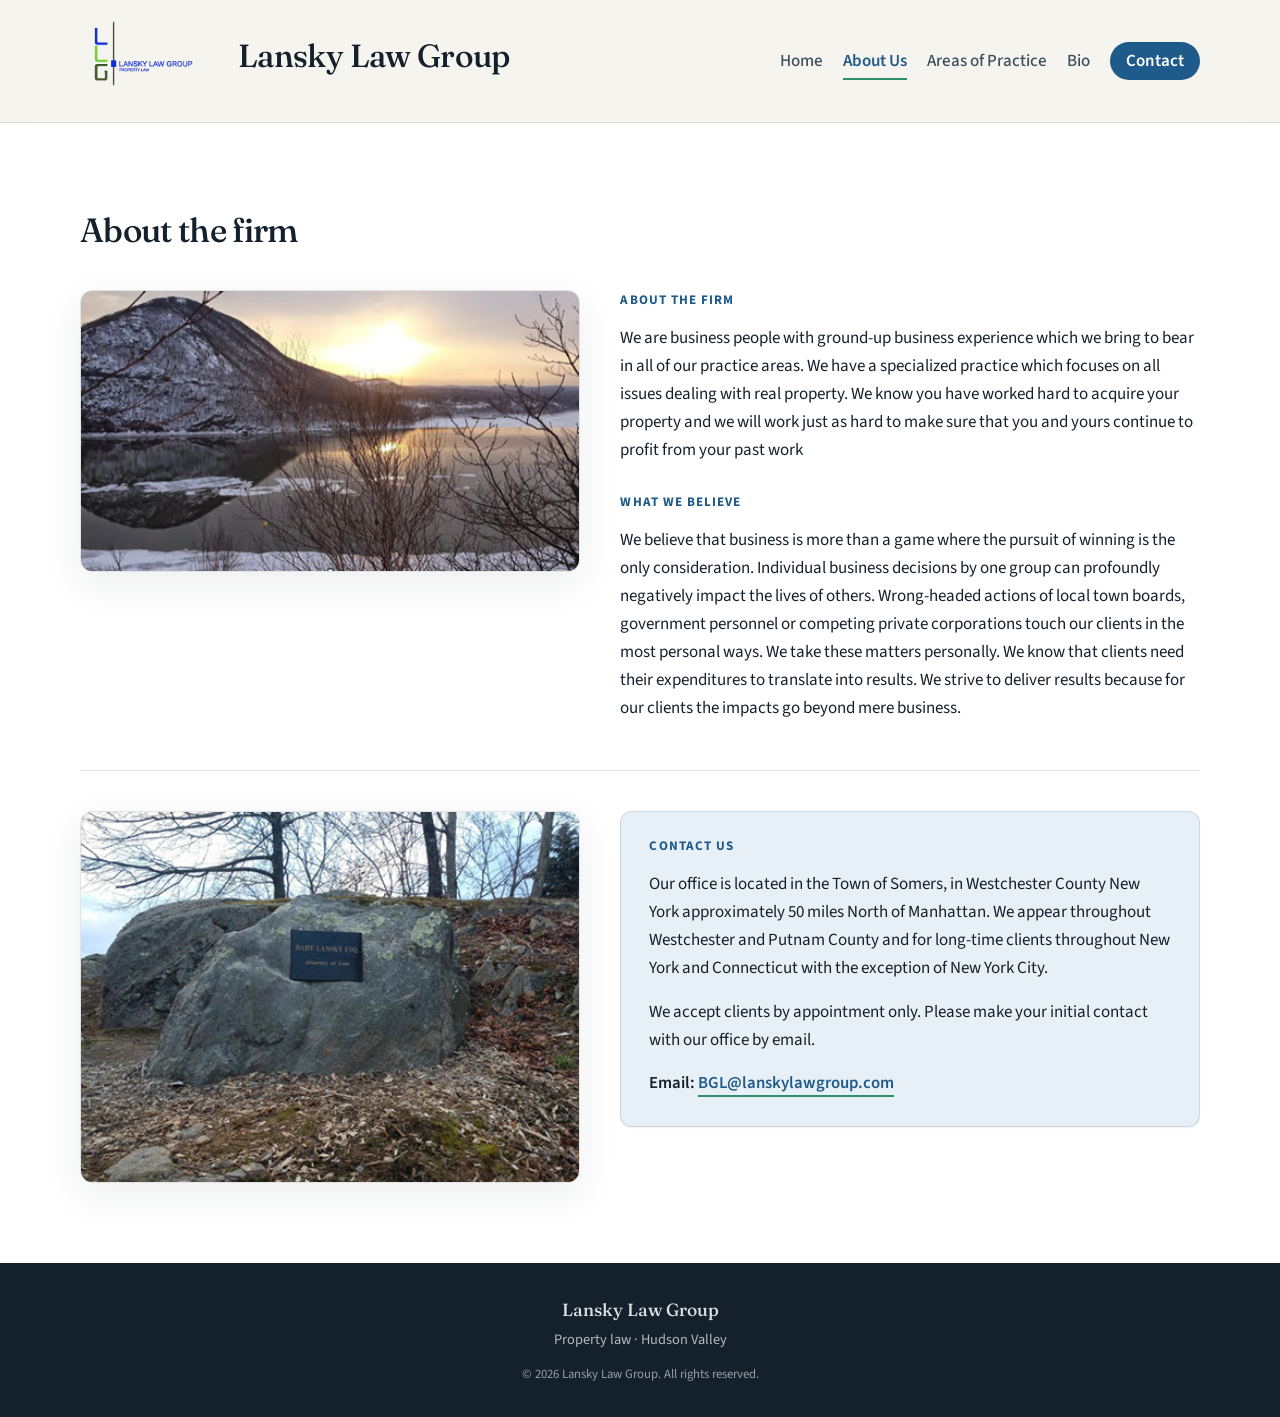
==== about.html @ 698f1027 "first" ====
<!DOCTYPE html>
<html lang="en">
<head>
  <meta charset="UTF-8" />
  <meta name="viewport" content="width=device-width, initial-scale=1" />
  <meta name="description" content="About Lansky Law Group — Hudson Valley property law, Westchester County." />
  <title>About Us | Lansky Law Group</title>
  <link rel="preconnect" href="https://fonts.googleapis.com" />
  <link rel="preconnect" href="https://fonts.gstatic.com" crossorigin />
  <link href="https://fonts.googleapis.com/css2?family=Fraunces:opsz,wght@9..144,400;9..144,500;9..144,600&family=Source+Sans+3:ital,wght@0,400;0,500;0,600;0,700;1,400&display=swap" rel="stylesheet" />
  <link rel="stylesheet" href="styles.css" />
</head>
<body>
  <a class="skip-link" href="#main">Skip to content</a>

  <header class="site-header" id="top">
    <div class="header-inner">
      <div class="header-brand-block">
        <a class="brand" href="index.html" aria-label="Lansky Law Group — Property Law, home">
          <img
            class="brand-logo"
            src="logo.png"
            width="280"
            height="72"
            alt=""
          />
          <span class="header-title">Lansky Law Group</span>
        </a>
      </div>

      <button type="button" class="nav-toggle" aria-expanded="false" aria-controls="site-nav" data-nav-toggle>
        <span class="nav-toggle-bars" aria-hidden="true"></span>
        <span class="visually-hidden">Menu</span>
      </button>

      <nav class="site-nav" id="site-nav" aria-label="Primary">
        <ul>
          <li><a href="index.html">Home</a></li>
          <li><a href="about.html" aria-current="page">About Us</a></li>
          <li><a href="practice.html">Areas of Practice</a></li>
          <li><a href="bio.html">Bio</a></li>
          <li><a href="contact.html" class="nav-cta">Contact</a></li>
        </ul>
      </nav>
    </div>
  </header>

  <main id="main">
    <section class="section section-alt" id="about" aria-labelledby="about-heading">
      <div class="container">
        <h1 id="about-heading" class="section-title">About the firm</h1>

        <div class="about-split">
          <figure class="about-split__figure">
            <img
              src="about%20the%20firm.jpg"
              alt="About the firm"
              width="640"
              height="480"
              loading="lazy"
              decoding="async"
            />
          </figure>
          <div class="about-split__content prose">
            <h2 class="about-block-heading">About the firm</h2>
            <p>
              We are business people with ground-up business experience which we bring to bear in all of our practice areas.  We have a specialized practice which focuses on all issues dealing with real property.  We know you have worked hard to acquire your property and we will work just as hard to make sure that you and yours continue to profit from your past work
            </p>
            <h2 class="about-block-heading">What we believe</h2>
            <p>
              We believe that business is more than a game where the pursuit of winning is the only consideration.  Individual business decisions by one group can profoundly negatively impact the lives of others.  Wrong-headed actions of local town boards, government personnel or competing private corporations touch our clients in the most personal ways.  We take these matters personally.  We know that clients need their expenditures to translate into results.  We strive to deliver results because for our clients the impacts go beyond mere business.
            </p>
          </div>
        </div>

        <div class="about-split">
          <figure class="about-split__figure">
            <img
              src="contact%20image.jpg"
              alt="Contact us"
              width="640"
              height="480"
              loading="lazy"
              decoding="async"
            />
          </figure>
          <div class="about-contact-panel prose">
            <h2 class="about-block-heading">Contact us</h2>
            <p>
              Our office is located in the Town of Somers, in Westchester County New York approximately 50 miles North of Manhattan. We appear throughout Westchester and Putnam County and for long-time clients throughout  New York and Connecticut with the exception of New York City.
            </p>
            <p>
              We accept clients by appointment only. Please make your initial contact with our office by email.
            </p>
            <p class="about-contact-email">
              Email: <a href="mailto:BGL@lanskylawgroup.com">BGL@lanskylawgroup.com</a>
            </p>
          </div>
        </div>
      </div>
    </section>
  </main>

  <footer class="site-footer">
    <div class="container footer-inner">
      <p class="footer-brand">Lansky Law Group</p>
      <p class="footer-note">Property law · Hudson Valley</p>
      <p class="footer-copyright">© 2026 Lansky Law Group. All rights reserved.</p>
    </div>
  </footer>

  <script src="main.js"></script>
</body>
</html>
---- styles.css ----
/* Lansky Law Group — site styles */

:root {
  --color-ink: #14212c;
  --color-ink-muted: #3d4f5c;
  --color-blue: #1e5a8a;
  --color-blue-soft: #e8f0f7;
  --color-green: #2d8f6f;
  --color-green-dark: #1f4d3f;
  --color-cream: #f6f4ef;
  --color-white: #fff;
  --color-border: rgba(20, 33, 44, 0.12);
  --font-serif: "Fraunces", Georgia, "Times New Roman", serif;
  --font-sans: "Source Sans 3", system-ui, -apple-system, sans-serif;
  --shadow-sm: 0 1px 2px rgba(20, 33, 44, 0.06);
  --shadow-md: 0 12px 40px rgba(20, 33, 44, 0.08);
  --radius: 12px;
  --header-h: 96px;
}

*,
*::before,
*::after {
  box-sizing: border-box;
}

html {
  scroll-behavior: smooth;
}

@media (prefers-reduced-motion: reduce) {
  html {
    scroll-behavior: auto;
  }
}

body {
  margin: 0;
  font-family: var(--font-sans);
  font-size: 1.0625rem;
  line-height: 1.65;
  color: var(--color-ink);
  background: var(--color-cream);
}

img {
  max-width: 100%;
  height: auto;
  display: block;
}

.visually-hidden {
  position: absolute;
  width: 1px;
  height: 1px;
  padding: 0;
  margin: -1px;
  overflow: hidden;
  clip: rect(0, 0, 0, 0);
  white-space: nowrap;
  border: 0;
}

.skip-link {
  position: absolute;
  left: -9999px;
  top: 0;
  z-index: 999;
  padding: 0.75rem 1rem;
  background: var(--color-ink);
  color: var(--color-white);
  text-decoration: none;
  font-weight: 600;
}

.skip-link:focus {
  left: 1rem;
  top: 1rem;
}

.container {
  width: min(100% - 2rem, 1120px);
  margin-inline: auto;
}

.container.narrow {
  width: min(100% - 2rem, 720px);
}

/* Header */
.site-header {
  position: sticky;
  top: 0;
  z-index: 100;
  background: rgba(246, 244, 239, 0.92);
  backdrop-filter: blur(12px);
  border-bottom: 1px solid var(--color-border);
}

.header-inner {
  width: min(100% - 1.5rem, 1120px);
  margin-inline: auto;
  min-height: var(--header-h);
  padding-block: 0.65rem;
  display: flex;
  align-items: center;
  justify-content: space-between;
  gap: 0.75rem 1.25rem;
  flex-wrap: wrap;
}

.header-brand-block {
  flex: 1 1 auto;
  min-width: 0;
}

.brand {
  display: inline-flex;
  align-items: center;
  flex-wrap: wrap;
  gap: 0.85rem 1.25rem;
  text-decoration: none;
  color: inherit;
  flex: 1 1 auto;
  min-width: 0;
}

.brand-logo {
  display: block;
  height: clamp(56px, 12vw, 92px);
  width: auto;
  max-width: min(340px, 42vw);
  object-fit: contain;
  object-position: left center;
  flex-shrink: 0;
}

.header-title {
  margin: 0;
  font-family: var(--font-serif);
  font-weight: 500;
  font-size: clamp(1.2rem, 2.8vw, 2rem);
  color: var(--color-ink);
  letter-spacing: -0.02em;
  line-height: 1.12;
  text-wrap: balance;
  min-width: 0;
}

@media (max-width: 520px) {
  .header-title {
    flex: 1 1 100%;
    font-size: clamp(1.15rem, 5vw, 1.45rem);
  }

  .brand-logo {
    height: clamp(48px, 14vw, 72px);
    max-width: min(300px, 70vw);
  }
}

/* Mobile portrait: wordmark hidden; logo is the primary mark and reads larger */
@media (max-width: 820px) and (orientation: portrait) {
  .header-title {
    display: none;
  }

  .brand {
    flex-wrap: nowrap;
    gap: 0;
  }

  .brand-logo {
    height: clamp(64px, 24vw, 104px);
    max-width: min(400px, calc(100vw - 5.75rem));
  }
}

/* Nav */
.nav-toggle {
  display: none;
  align-items: center;
  justify-content: center;
  width: 44px;
  height: 44px;
  padding: 0;
  border: 1px solid var(--color-border);
  border-radius: 10px;
  background: var(--color-white);
  cursor: pointer;
}

.nav-toggle-bars {
  width: 20px;
  height: 14px;
  border-top: 2px solid var(--color-ink);
  border-bottom: 2px solid var(--color-ink);
  position: relative;
}

.nav-toggle-bars::after {
  content: "";
  position: absolute;
  left: 0;
  right: 0;
  top: 50%;
  transform: translateY(-50%);
  height: 2px;
  background: var(--color-ink);
}

.site-nav {
  flex-shrink: 0;
}

.site-nav ul {
  list-style: none;
  margin: 0;
  padding: 0;
  display: flex;
  flex-wrap: wrap;
  gap: 0.25rem 1.25rem;
  align-items: center;
  justify-content: flex-end;
}

.site-nav a {
  color: var(--color-ink-muted);
  text-decoration: none;
  font-weight: 500;
  font-size: 1.0625rem;
  padding: 0.35rem 0;
  border-bottom: 2px solid transparent;
  transition: color 0.15s ease, border-color 0.15s ease;
}

.site-nav a:hover,
.site-nav a:focus-visible {
  color: var(--color-blue);
  border-bottom-color: var(--color-green);
}

.site-nav .nav-cta {
  background: var(--color-blue);
  color: var(--color-white) !important;
  padding: 0.45rem 1rem;
  border-radius: 999px;
  border-bottom: none !important;
  font-weight: 600;
}

.site-nav .nav-cta:hover,
.site-nav .nav-cta:focus-visible {
  background: var(--color-green-dark);
}

.site-nav a[aria-current="page"] {
  color: var(--color-blue);
  font-weight: 600;
  border-bottom-color: var(--color-green);
}

.site-nav .nav-cta[aria-current="page"] {
  border-bottom: none;
}

@media (max-width: 820px) {
  .site-header {
    position: relative;
  }

  .header-inner {
    min-height: 0;
    flex-wrap: nowrap;
  }

  .header-brand-block {
    flex: 1 1 0;
    min-width: 0;
  }

  .nav-toggle {
    display: flex;
    flex-shrink: 0;
  }

  .site-nav {
    position: absolute;
    left: 0;
    right: 0;
    top: 100%;
    background: rgba(246, 244, 239, 0.98);
    border-bottom: 1px solid var(--color-border);
    max-height: 0;
    overflow: hidden;
    transition: max-height 0.35s ease;
  }

  body.nav-open .site-nav {
    max-height: min(80vh, 400px);
  }

  .site-nav ul {
    flex-direction: column;
    align-items: stretch;
    padding: 0.75rem 1rem 1.25rem;
    gap: 0;
  }

  .site-nav a {
    display: block;
    padding: 0.65rem 0;
  }
}

/* Home — carousel + blurb */
.home {
  padding-top: 0.5rem;
  padding-bottom: clamp(2.5rem, 6vw, 4rem);
}

.home-blurb {
  margin-top: 2rem;
  padding-top: 2rem;
  border-top: 1px solid var(--color-border);
}

/* Carousel */
.carousel {
  width: 100%;
}

.carousel__viewport {
  overflow: hidden;
  width: 100%;
  background: var(--color-ink);
}

.carousel__track {
  display: flex;
  flex-direction: row;
  align-items: stretch;
  width: 500%;
  transition: transform 0.5s ease;
  will-change: transform;
}

.carousel__slide {
  flex: 0 0 20%;
  width: 20%;
  min-height: 0;
}

.carousel__figure {
  margin: 0;
  display: flex;
  flex-direction: column;
}

.carousel__img-wrap {
  position: relative;
  width: 100%;
  aspect-ratio: 16 / 9;
  max-height: min(70vh, 640px);
  background: #1a2830;
}

.carousel__img-wrap img {
  display: block;
  width: 100%;
  height: 100%;
  object-fit: cover;
  object-position: center;
}

.carousel__caption {
  margin: 0;
  padding: 1rem 1.25rem 1.25rem;
  font-size: 0.95rem;
  line-height: 1.55;
  color: var(--color-ink);
  background: var(--color-cream);
  border-top: 1px solid var(--color-border);
  text-align: center;
  max-width: 900px;
  margin-inline: auto;
  width: 100%;
}

@media (min-width: 900px) {
  .carousel__caption {
    padding: 1.15rem 1.5rem 1.5rem;
    font-size: 1rem;
  }
}

.carousel__toolbar {
  display: flex;
  align-items: center;
  justify-content: center;
  gap: 1rem;
  padding: 1rem 1rem 0;
  flex-wrap: wrap;
}

.carousel__btn {
  display: inline-flex;
  align-items: center;
  justify-content: center;
  width: 44px;
  height: 44px;
  padding: 0;
  border: 1px solid var(--color-border);
  border-radius: 10px;
  background: var(--color-white);
  color: var(--color-ink);
  font-size: 1.5rem;
  line-height: 1;
  cursor: pointer;
  transition: background 0.15s ease, border-color 0.15s ease, color 0.15s ease;
}

.carousel__btn:hover {
  background: var(--color-blue-soft);
  border-color: var(--color-blue);
  color: var(--color-blue);
}

.carousel__btn:focus-visible {
  outline: 2px solid var(--color-blue);
  outline-offset: 2px;
}

.carousel__dots {
  display: flex;
  flex-wrap: wrap;
  align-items: center;
  justify-content: center;
  gap: 0.45rem;
}

.carousel__dots button {
  width: 10px;
  height: 10px;
  padding: 0;
  border: none;
  border-radius: 50%;
  background: var(--color-border);
  background-color: rgba(20, 33, 44, 0.2);
  cursor: pointer;
  transition: transform 0.15s ease, background-color 0.15s ease;
}

.carousel__dots button:hover {
  background-color: rgba(30, 90, 138, 0.45);
}

.carousel__dots button[aria-current="true"] {
  background-color: var(--color-blue);
  transform: scale(1.15);
}

.carousel__dots button:focus-visible {
  outline: 2px solid var(--color-blue);
  outline-offset: 2px;
}

@media (prefers-reduced-motion: reduce) {
  .carousel__track {
    transition: none;
  }
}

/* Sections */
.section {
  padding: clamp(3rem, 8vw, 5rem) 0;
}

.section-alt {
  background: var(--color-white);
  box-shadow: var(--shadow-sm);
}

.section-title {
  margin: 0 0 1.75rem;
  font-family: var(--font-serif);
  font-weight: 500;
  font-size: clamp(1.65rem, 3vw, 2.1rem);
  color: var(--color-ink);
  letter-spacing: -0.02em;
}

.subsection-title {
  margin: 0 0 0.75rem;
  font-family: var(--font-serif);
  font-weight: 500;
  font-size: 1.25rem;
  color: var(--color-blue);
}

.prose p {
  margin: 0 0 1rem;
}

.prose p:last-child {
  margin-bottom: 0;
}

.prose.lead {
  font-size: 1.125rem;
  color: var(--color-ink-muted);
}

.grid-two {
  display: grid;
  gap: 2rem 3rem;
}

@media (min-width: 768px) {
  .grid-two {
    grid-template-columns: 1fr 1fr;
  }
}

.callout {
  margin-top: 2.5rem;
  padding: 1.75rem 1.75rem 2rem;
  background: var(--color-blue-soft);
  border-radius: var(--radius);
  border: 1px solid var(--color-border);
}

.callout-email {
  margin-bottom: 0 !important;
  font-size: 1.15rem;
  font-weight: 600;
}

.callout a,
.contact-email a {
  color: var(--color-blue);
  text-decoration: none;
  border-bottom: 2px solid var(--color-green);
}

.callout a:hover,
.contact-email a:hover {
  color: var(--color-green-dark);
}

/* About the firm — image + text blocks */
.about-split {
  display: grid;
  gap: 1.75rem 2.5rem;
  align-items: start;
  margin-top: 2rem;
}

.about-split + .about-split {
  margin-top: 3rem;
  padding-top: 2.5rem;
  border-top: 1px solid var(--color-border);
}

@media (min-width: 768px) {
  .about-split {
    grid-template-columns: minmax(240px, 0.95fr) 1.1fr;
  }
}

.about-split__figure {
  margin: 0;
}

.about-split__figure img {
  display: block;
  width: 100%;
  height: auto;
  border-radius: var(--radius);
  box-shadow: var(--shadow-md);
  border: 1px solid var(--color-border);
}

.about-split__content {
  min-width: 0;
}

.about-block-heading {
  margin: 0 0 0.75rem;
  font-family: var(--font-sans);
  font-size: 0.82rem;
  font-weight: 700;
  letter-spacing: 0.08em;
  text-transform: uppercase;
  color: var(--color-blue);
}

.about-split__content .about-block-heading:not(:first-child) {
  margin-top: 1.75rem;
}

.about-contact-panel {
  background: var(--color-blue-soft);
  border: 1px solid var(--color-border);
  border-radius: var(--radius);
  padding: 1.5rem 1.75rem 1.75rem;
  min-width: 0;
  box-shadow: var(--shadow-sm);
}

.about-contact-email {
  margin-bottom: 0 !important;
  font-weight: 600;
  font-size: 1.05rem;
}

.about-contact-panel a {
  color: var(--color-blue);
  text-decoration: none;
  border-bottom: 2px solid var(--color-green);
}

.about-contact-panel a:hover {
  color: var(--color-green-dark);
}

/* Practice */
.practice-block {
  padding: 2rem 0;
  border-bottom: 1px solid var(--color-border);
}

.practice-block:first-of-type {
  padding-top: 0.5rem;
}

.practice-block:last-child {
  border-bottom: none;
  padding-bottom: 0;
}

.practice-split {
  display: grid;
  gap: 1.5rem 2.25rem;
  align-items: start;
}

@media (min-width: 768px) {
  .practice-split {
    grid-template-columns: minmax(220px, 1fr) 1.15fr;
  }

  .practice-split--reverse .practice-split__figure {
    order: 2;
  }

  .practice-split--reverse .practice-split__body {
    order: 1;
  }
}

.practice-split__figure {
  margin: 0;
}

.practice-split__figure img {
  display: block;
  width: 100%;
  height: auto;
  border-radius: var(--radius);
  box-shadow: var(--shadow-md);
  border: 1px solid var(--color-border);
}

.practice-split__body {
  min-width: 0;
}

.practice-title {
  margin: 0 0 1rem;
  font-family: var(--font-sans);
  font-size: 0.82rem;
  font-weight: 700;
  letter-spacing: 0.08em;
  text-transform: uppercase;
  color: var(--color-blue);
}

.bullet-list {
  margin: 1.25rem 0 0;
  padding: 0;
  list-style: none;
  display: grid;
  gap: 0.5rem 1.5rem;
}

.bullet-list li {
  position: relative;
  padding-left: 1.25rem;
  color: var(--color-ink-muted);
  font-size: 1rem;
}

.bullet-list li::before {
  content: "";
  position: absolute;
  left: 0;
  top: 0.55em;
  width: 6px;
  height: 6px;
  border-radius: 50%;
  background: var(--color-green);
}

@media (min-width: 640px) {
  .bullet-list.cols-2 {
    grid-template-columns: 1fr 1fr;
  }
}

/* Bio */
.bio-layout {
  display: grid;
  gap: 2.5rem;
}

@media (min-width: 900px) {
  .bio-layout {
    grid-template-columns: 1fr min(34%, 360px);
    align-items: start;
  }
}

.bio-intro-row {
  display: grid;
  gap: 1.5rem 2rem;
  align-items: start;
}

.bio-photo {
  margin: 0;
  justify-self: center;
}

.bio-photo img {
  display: block;
  width: min(220px, 100%);
  height: auto;
  border-radius: var(--radius);
  box-shadow: var(--shadow-md);
  border: 1px solid var(--color-border);
}

/* Narrow single-column bio: center heading with centered photo */
@media (max-width: 639px) {
  #bio-heading.section-title {
    text-align: center;
  }

  .bio-photo img {
    width: min(260px, 100%);
    margin-inline: auto;
  }
}

.bio-prose {
  min-width: 0;
}

@media (min-width: 640px) {
  .bio-intro-row {
    grid-template-columns: auto 1fr;
  }
}

@media (min-width: 640px) and (max-width: 899px) and (orientation: portrait) {
  .bio-photo {
    justify-self: start;
  }
}

/* Desktop & horizontal: text wraps around the photo */
@media (min-width: 900px), (min-width: 640px) and (orientation: landscape) {
  .bio-intro-row {
    display: block;
  }

  .bio-photo {
    float: left;
    margin: 0 1.35rem 0.85rem 0;
    width: 220px;
    max-width: min(220px, 42vw);
    justify-self: unset;
  }

  .bio-photo img {
    width: 100%;
    max-width: 220px;
  }

  .bio-intro-row::after {
    content: "";
    display: table;
    clear: both;
  }
}

.credentials-card-email {
  padding: 1rem 1.35rem;
}

.bio-aside-email {
  margin: 0;
  font-size: 1rem;
  font-weight: 600;
}

.bio-aside-email a {
  color: var(--color-blue);
  text-decoration: none;
  border-bottom: 2px solid var(--color-green);
}

.bio-aside-email a:hover {
  color: var(--color-green-dark);
}

.bio-aside {
  display: flex;
  flex-direction: column;
  gap: 1rem;
}

.credentials-card {
  background: var(--color-cream);
  padding: 1.25rem 1.35rem;
  border-radius: var(--radius);
  border: 1px solid var(--color-border);
  box-shadow: var(--shadow-sm);
}

.credentials-card .subsection-title {
  font-size: 1.05rem;
  margin-bottom: 0.6rem;
}

.credentials-card .subsection-title.credentials-label {
  font-size: 0.82rem;
  font-weight: 700;
  letter-spacing: 0.06em;
  text-transform: uppercase;
  color: var(--color-blue);
}

.plain-list {
  margin: 0;
  padding-left: 1.15rem;
  color: var(--color-ink-muted);
  font-size: 0.98rem;
}

.plain-list li {
  margin-bottom: 0.4rem;
}

.plain-list li:last-child {
  margin-bottom: 0;
}

/* Contact band */
.contact-section {
  background: linear-gradient(135deg, var(--color-blue) 0%, var(--color-green-dark) 100%);
  color: var(--color-white);
}

.contact-section .section-title {
  color: var(--color-white);
}

.contact-section .prose {
  opacity: 0.96;
}

.contact-section a {
  color: var(--color-white);
  border-bottom-color: rgba(255, 255, 255, 0.6);
}

.contact-section a:hover {
  border-bottom-color: var(--color-white);
}

.contact-email {
  font-size: 1.35rem;
  font-weight: 700;
  margin: 0.5rem 0 1.5rem !important;
}

/* Footer */
.site-footer {
  padding: 2rem 0;
  background: var(--color-ink);
  color: rgba(255, 255, 255, 0.85);
}

.footer-inner {
  text-align: center;
}

.footer-brand {
  margin: 0 0 0.25rem;
  font-family: var(--font-serif);
  font-weight: 500;
  font-size: 1.1rem;
}

.footer-note {
  margin: 0;
  font-size: 0.9rem;
  opacity: 0.8;
}

.footer-copyright {
  margin: 0.75rem 0 0;
  font-size: 0.8rem;
  opacity: 0.65;
}
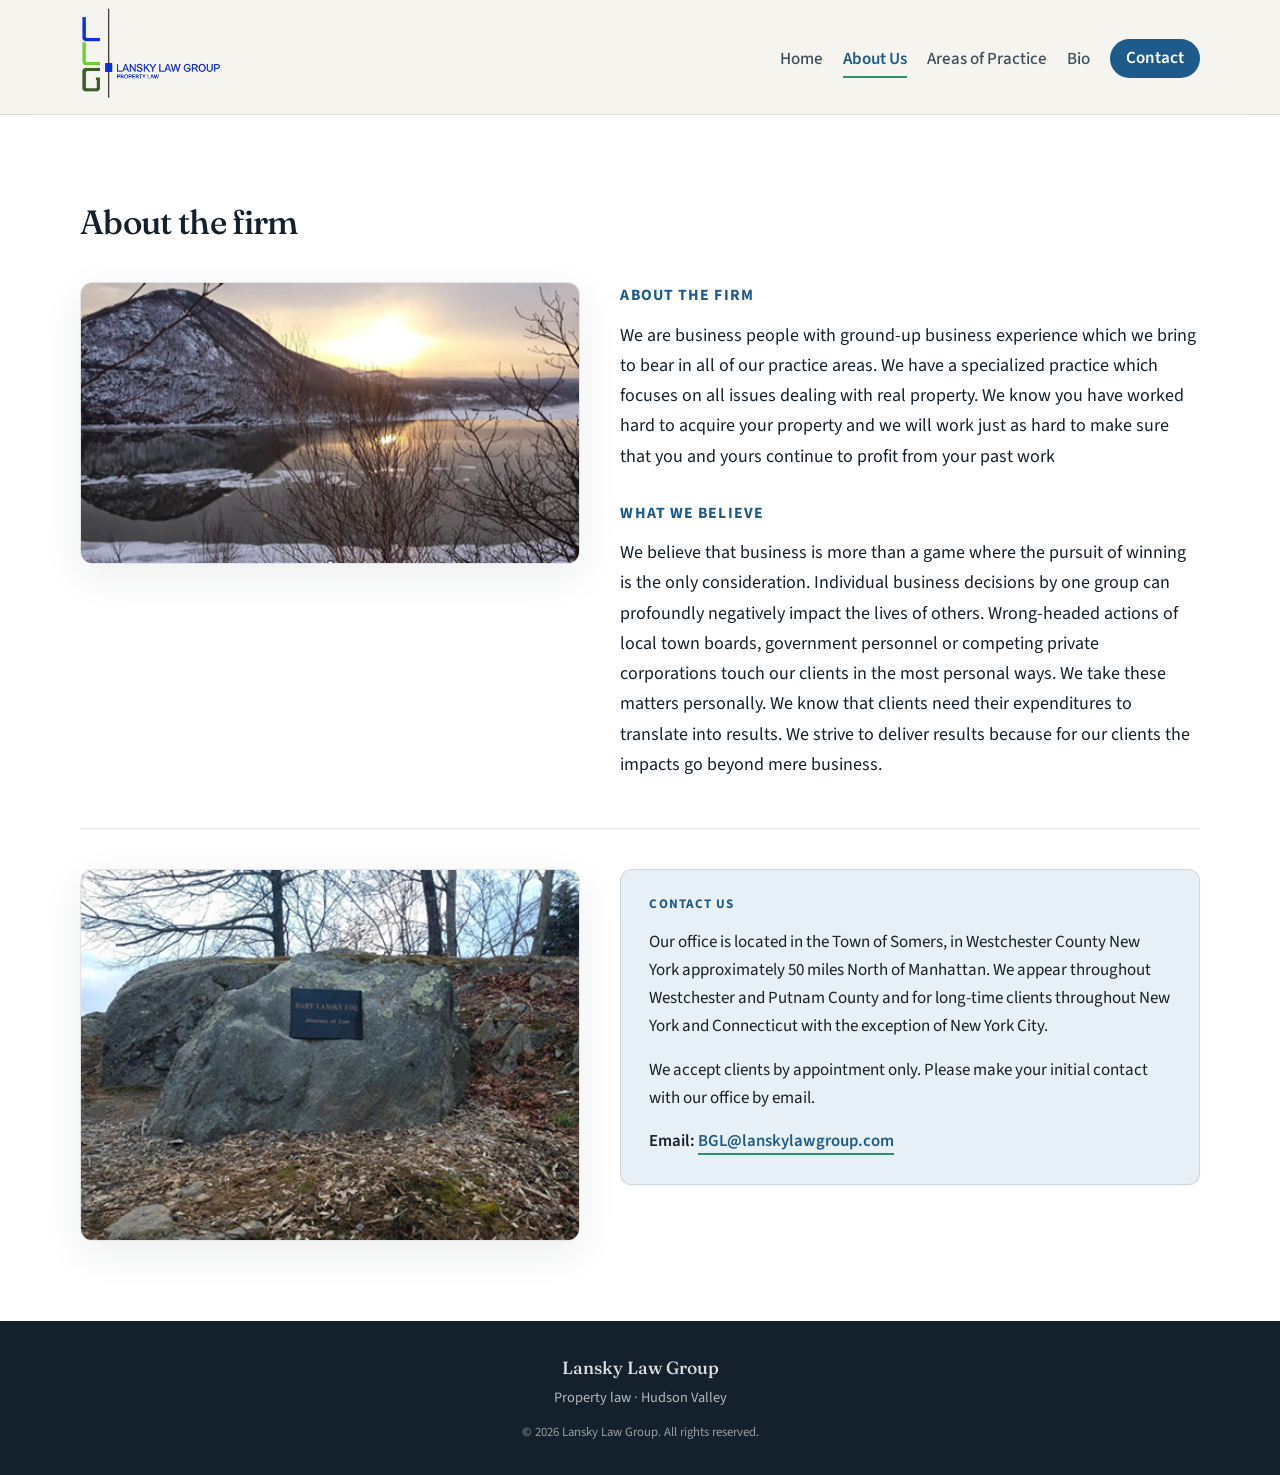
==== commit cdf6f26b: "remove name" ====
--- a/about.html
+++ b/about.html
@@ -24,7 +24,6 @@
             height="72"
             alt=""
           />
-          <span class="header-title">Lansky Law Group</span>
         </a>
       </div>
 
--- a/styles.css
+++ b/styles.css
@@ -15,7 +15,7 @@
   --shadow-sm: 0 1px 2px rgba(20, 33, 44, 0.06);
   --shadow-md: 0 12px 40px rgba(20, 33, 44, 0.08);
   --radius: 12px;
-  --header-h: 96px;
+  --header-h: 80px;
 }
 
 *,
@@ -101,7 +101,8 @@
   width: min(100% - 1.5rem, 1120px);
   margin-inline: auto;
   min-height: var(--header-h);
-  padding-block: 0.65rem;
+  padding-top: 0.5rem;
+  padding-bottom: 0.3rem;
   display: flex;
   align-items: center;
   justify-content: space-between;
@@ -135,44 +136,31 @@
   flex-shrink: 0;
 }
 
-.header-title {
-  margin: 0;
-  font-family: var(--font-serif);
-  font-weight: 500;
-  font-size: clamp(1.2rem, 2.8vw, 2rem);
-  color: var(--color-ink);
-  letter-spacing: -0.02em;
-  line-height: 1.12;
-  text-wrap: balance;
-  min-width: 0;
-}
-
 @media (max-width: 520px) {
-  .header-title {
-    flex: 1 1 100%;
-    font-size: clamp(1.15rem, 5vw, 1.45rem);
-  }
-
   .brand-logo {
     height: clamp(48px, 14vw, 72px);
     max-width: min(300px, 70vw);
   }
 }
 
-/* Mobile portrait: wordmark hidden; logo is the primary mark and reads larger */
+/* Mobile portrait: logo is the primary mark */
 @media (max-width: 820px) and (orientation: portrait) {
-  .header-title {
-    display: none;
-  }
-
   .brand {
     flex-wrap: nowrap;
     gap: 0;
+    align-items: center;
+    /* Fill row so % max-width on the img can use full space minus toggle */
+    width: 100%;
+    min-width: 0;
   }
 
   .brand-logo {
-    height: clamp(64px, 24vw, 104px);
-    max-width: min(400px, calc(100vw - 5.75rem));
+    max-width: min(100%, calc(100vw - 3.25rem));
+    width: auto;
+    height: auto;
+    max-height: min(88px, max(46px, 23vw));
+    object-fit: contain;
+    object-position: left center;
   }
 }
 
@@ -272,6 +260,8 @@
   .header-inner {
     min-height: 0;
     flex-wrap: nowrap;
+    padding-top: 0.35rem;
+    padding-bottom: 0.18rem;
   }
 
   .header-brand-block {
@@ -310,6 +300,41 @@
   .site-nav a {
     display: block;
     padding: 0.65rem 0;
+  }
+
+  .site-nav a[aria-current="page"] {
+    color: var(--color-blue);
+    font-weight: 600;
+    border-bottom-color: transparent;
+  }
+
+  .site-nav a[aria-current="page"]:hover,
+  .site-nav a[aria-current="page"]:focus-visible {
+    color: var(--color-blue);
+    border-bottom-color: transparent;
+  }
+
+  .site-nav .nav-cta[aria-current="page"] {
+    background: transparent;
+    color: var(--color-blue) !important;
+    padding: 0.65rem 0;
+    border-radius: 0;
+    border-bottom: 2px solid transparent;
+  }
+
+  .site-nav .nav-cta[aria-current="page"]:hover,
+  .site-nav .nav-cta[aria-current="page"]:focus-visible {
+    background: transparent;
+    color: var(--color-green-dark) !important;
+    border-bottom-color: transparent;
+  }
+}
+
+@media (max-width: 820px) and (orientation: portrait) {
+  .header-inner {
+    padding-top: 0.28rem;
+    padding-bottom: 0.12rem;
+    gap: 0.35rem;
   }
 }
 
@@ -595,6 +620,16 @@
   color: var(--color-blue);
 }
 
+.about-split__content .about-block-heading {
+  font-size: 0.98rem;
+  letter-spacing: 0.07em;
+}
+
+.about-split__content.prose {
+  font-size: 1.125rem;
+  line-height: 1.68;
+}
+
 .about-split__content .about-block-heading:not(:first-child) {
   margin-top: 1.75rem;
 }
@@ -712,6 +747,45 @@
   background: var(--color-green);
 }
 
+@media (max-width: 768px) {
+  .practice-title,
+  .about-block-heading {
+    font-size: clamp(1.06rem, 4.4vw, 1.28rem);
+    letter-spacing: 0.055em;
+    line-height: 1.35;
+  }
+
+  .about-split__content .about-block-heading {
+    font-size: clamp(1.1rem, 4.6vw, 1.32rem);
+  }
+
+  .practice-split__body .prose,
+  .about-split__content.prose,
+  .bio-prose,
+  .contact-section .prose {
+    font-size: 1.125rem;
+    line-height: 1.72;
+  }
+
+  .practice-split__body .bullet-list li {
+    font-size: 1.0625rem;
+    line-height: 1.58;
+  }
+
+  .section-title {
+    font-size: clamp(1.85rem, 6.8vw, 2.2rem);
+  }
+
+  .credentials-card .credentials-label {
+    font-size: clamp(0.96rem, 3.5vw, 1.06rem);
+  }
+
+  .credentials-card .plain-list {
+    font-size: 1.05rem;
+    line-height: 1.62;
+  }
+}
+
 @media (min-width: 640px) {
   .bullet-list.cols-2 {
     grid-template-columns: 1fr 1fr;
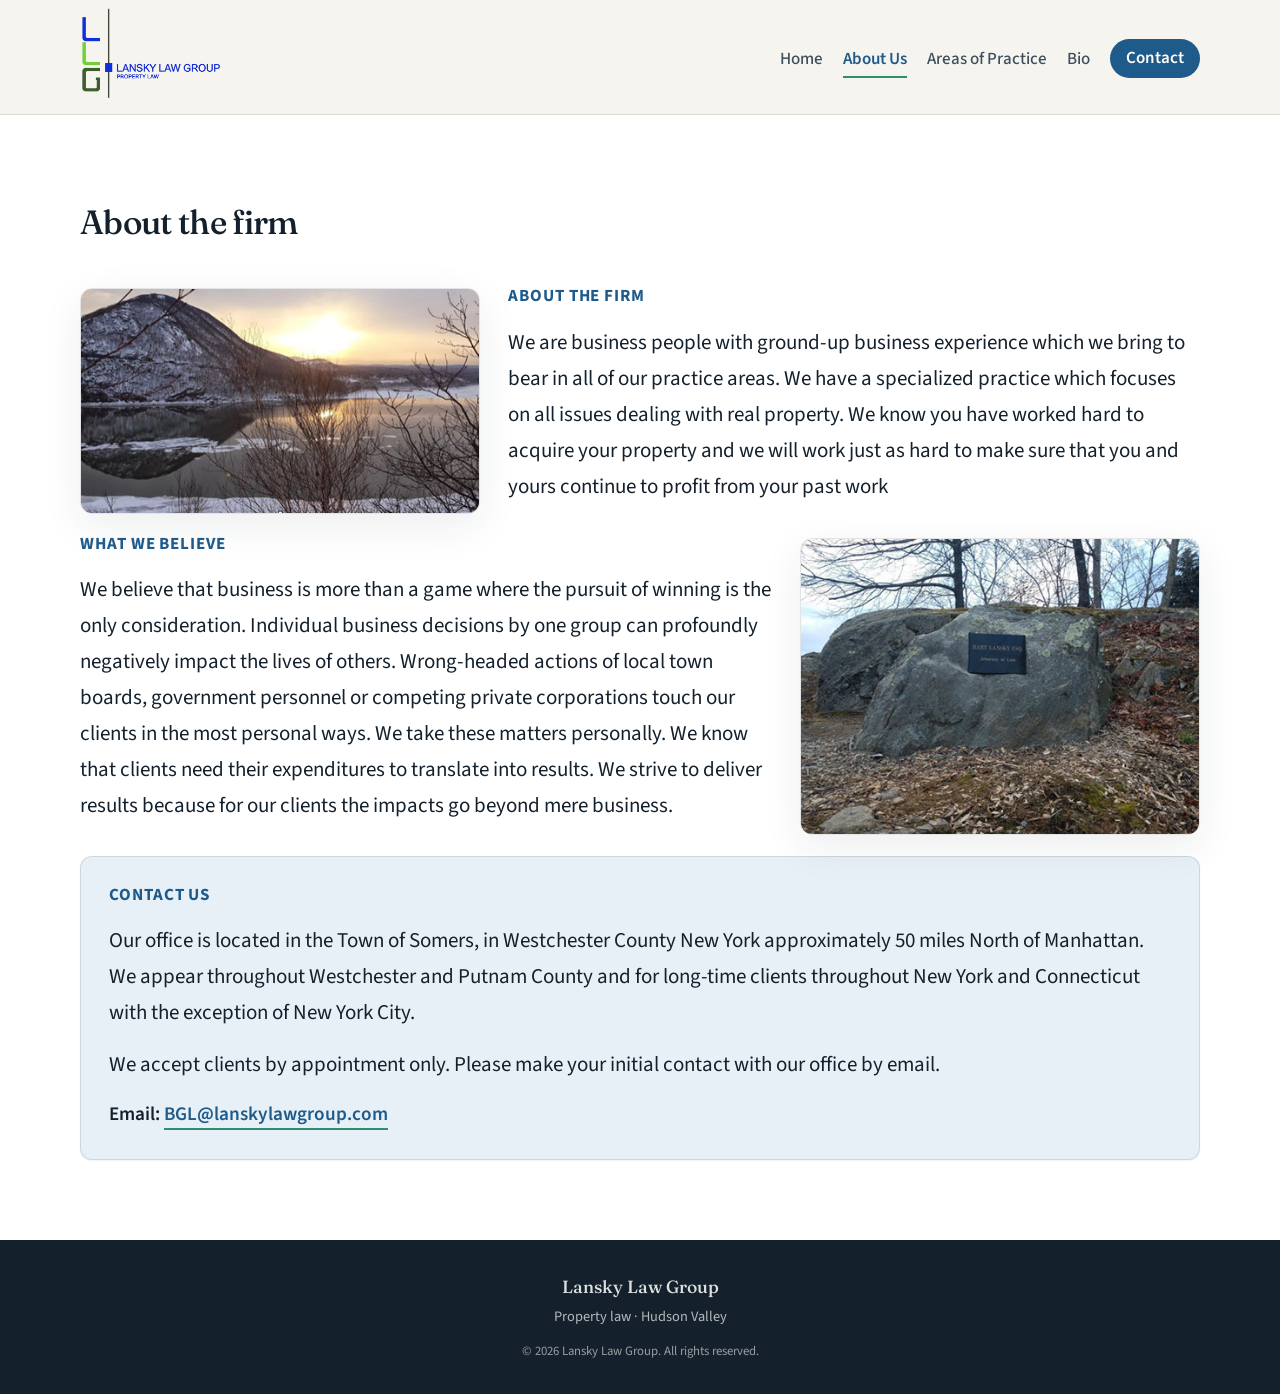
==== commit 148b6ee5: "udpating areas" ====
--- a/about.html
+++ b/about.html
@@ -49,8 +49,8 @@
       <div class="container">
         <h1 id="about-heading" class="section-title">About the firm</h1>
 
-        <div class="about-split">
-          <figure class="about-split__figure">
+        <div class="about-split about-split--dual-float">
+          <figure class="about-split__figure about-split__figure--float-start">
             <img
               src="about%20the%20firm.jpg"
               alt="About the firm"
@@ -60,20 +60,13 @@
               decoding="async"
             />
           </figure>
-          <div class="about-split__content prose">
+          <div class="about-split__chunk prose">
             <h2 class="about-block-heading">About the firm</h2>
             <p>
               We are business people with ground-up business experience which we bring to bear in all of our practice areas.  We have a specialized practice which focuses on all issues dealing with real property.  We know you have worked hard to acquire your property and we will work just as hard to make sure that you and yours continue to profit from your past work
             </p>
-            <h2 class="about-block-heading">What we believe</h2>
-            <p>
-              We believe that business is more than a game where the pursuit of winning is the only consideration.  Individual business decisions by one group can profoundly negatively impact the lives of others.  Wrong-headed actions of local town boards, government personnel or competing private corporations touch our clients in the most personal ways.  We take these matters personally.  We know that clients need their expenditures to translate into results.  We strive to deliver results because for our clients the impacts go beyond mere business.
-            </p>
           </div>
-        </div>
-
-        <div class="about-split">
-          <figure class="about-split__figure">
+          <figure class="about-split__figure about-split__figure--float-end">
             <img
               src="contact%20image.jpg"
               alt="Contact us"
@@ -83,6 +76,12 @@
               decoding="async"
             />
           </figure>
+          <div class="about-split__chunk prose">
+            <h2 class="about-block-heading">What we believe</h2>
+            <p>
+              We believe that business is more than a game where the pursuit of winning is the only consideration.  Individual business decisions by one group can profoundly negatively impact the lives of others.  Wrong-headed actions of local town boards, government personnel or competing private corporations touch our clients in the most personal ways.  We take these matters personally.  We know that clients need their expenditures to translate into results.  We strive to deliver results because for our clients the impacts go beyond mere business.
+            </p>
+          </div>
           <div class="about-contact-panel prose">
             <h2 class="about-block-heading">Contact us</h2>
             <p>
--- a/styles.css
+++ b/styles.css
@@ -338,10 +338,52 @@
   }
 }
 
-/* Home — carousel + blurb */
+/* Home — intro, carousel + blurb */
 .home {
-  padding-top: 0.5rem;
+  padding-top: 0;
   padding-bottom: clamp(2.5rem, 6vw, 4rem);
+}
+
+.home-intro {
+  padding: 1rem 0 1.25rem;
+}
+
+.home-intro__welcome {
+  margin: 0 0 0.4rem;
+  font-size: 0.72rem;
+  font-weight: 700;
+  letter-spacing: 0.18em;
+  text-transform: uppercase;
+  color: var(--color-ink-muted);
+}
+
+.home-intro__title {
+  margin: 0;
+  font-family: var(--font-serif);
+  font-weight: 500;
+  font-size: clamp(1.2rem, 2.2vw, 1.75rem);
+  line-height: 1.28;
+  color: var(--color-ink);
+  letter-spacing: -0.02em;
+  max-width: 38ch;
+  text-wrap: balance;
+}
+
+@media (min-width: 821px) {
+  .home-intro {
+    padding: 1.5rem 0 1.65rem;
+  }
+
+  .home-intro__welcome {
+    font-size: 0.78rem;
+    margin-bottom: 0.5rem;
+  }
+
+  .home-intro__title {
+    font-size: clamp(1.45rem, 2.35vw, 1.95rem);
+    max-width: 44ch;
+    line-height: 1.22;
+  }
 }
 
 .home-blurb {
@@ -588,8 +630,70 @@
 }
 
 @media (min-width: 768px) {
-  .about-split {
+  .about-split:not(.about-split--dual-float) {
     grid-template-columns: minmax(240px, 0.95fr) 1.1fr;
+  }
+
+  /* One section: firm image floats left, contact image floats right beside “What we believe”; figures share width */
+  .about-split--dual-float {
+    display: block;
+  }
+
+  .about-split--dual-float::after {
+    content: "";
+    display: table;
+    clear: both;
+  }
+
+  .about-split--dual-float .about-split__figure--float-start,
+  .about-split--dual-float .about-split__figure--float-end {
+    width: min(38%, 400px);
+    max-width: 400px;
+  }
+
+  .about-split--dual-float .about-split__figure--float-start {
+    float: left;
+    margin: 0.35rem 1.75rem 1rem 0;
+  }
+
+  .about-split--dual-float .about-split__figure--float-end {
+    float: right;
+    clear: left;
+    margin: 0.25rem 0 1rem 1.75rem;
+  }
+
+  /* Floated fig2 takes no flow height — without this, the next chunk slides up beside fig1 */
+  .about-split--dual-float .about-split__figure--float-end + .about-split__chunk {
+    clear: left;
+  }
+
+  .about-split--dual-float .about-contact-panel {
+    clear: both;
+    margin-top: 2rem;
+  }
+
+  .about-split--dual-float .about-split__chunk.prose {
+    font-size: 1.3125rem;
+    line-height: 1.72;
+  }
+
+  .about-split--dual-float .about-split__chunk .about-block-heading {
+    font-size: 1.0625rem;
+    letter-spacing: 0.055em;
+  }
+
+  .about-split--dual-float .about-contact-panel.prose {
+    font-size: 1.3125rem;
+    line-height: 1.72;
+  }
+
+  .about-split--dual-float .about-contact-panel .about-block-heading {
+    font-size: 1.0625rem;
+    letter-spacing: 0.055em;
+  }
+
+  .about-split--dual-float .about-contact-email {
+    font-size: 1.2rem;
   }
 }
 
@@ -606,7 +710,8 @@
   border: 1px solid var(--color-border);
 }
 
-.about-split__content {
+.about-split__content,
+.about-split__chunk {
   min-width: 0;
 }
 
@@ -620,18 +725,43 @@
   color: var(--color-blue);
 }
 
-.about-split__content .about-block-heading {
+.about-split__content .about-block-heading,
+.about-split__chunk .about-block-heading {
   font-size: 0.98rem;
   letter-spacing: 0.07em;
 }
 
-.about-split__content.prose {
+.about-split__content.prose,
+.about-split__chunk.prose {
   font-size: 1.125rem;
   line-height: 1.68;
 }
 
-.about-split__content .about-block-heading:not(:first-child) {
+.about-split__content .about-block-heading:not(:first-child),
+.about-split__chunk .about-block-heading:not(:first-child) {
   margin-top: 1.75rem;
+}
+
+.about-split--dual-float .about-split__chunk + .about-split__figure {
+  margin-top: 0.5rem;
+}
+
+@media (max-width: 767px) {
+  .about-split--dual-float .about-split__figure--float-start,
+  .about-split--dual-float .about-split__figure--float-end {
+    float: none;
+    width: 100%;
+    max-width: none;
+    margin: 0 0 1.25rem;
+  }
+
+  .about-split--dual-float .about-split__chunk + .about-split__figure {
+    margin-top: 0;
+  }
+
+  .about-split--dual-float .about-contact-panel {
+    margin-top: 1.5rem;
+  }
 }
 
 .about-contact-panel {
@@ -681,16 +811,56 @@
 }
 
 @media (min-width: 768px) {
+  /* Float image so title + prose wrap; bullet list clears below */
   .practice-split {
-    grid-template-columns: minmax(220px, 1fr) 1.15fr;
+    display: block;
+  }
+
+  .practice-split::after {
+    content: "";
+    display: table;
+    clear: both;
+  }
+
+  .practice-split:not(.practice-split--reverse) .practice-split__figure {
+    float: left;
+    width: min(42%, 440px);
+    max-width: 440px;
+    margin: 0.2rem 1.75rem 0.85rem 0;
   }
 
   .practice-split--reverse .practice-split__figure {
-    order: 2;
-  }
-
-  .practice-split--reverse .practice-split__body {
-    order: 1;
+    float: right;
+    width: min(42%, 440px);
+    max-width: 440px;
+    margin: 0.2rem 0 0.85rem 1.75rem;
+  }
+
+  .practice-split > .bullet-list {
+    clear: both;
+    width: 100%;
+    margin-top: 1.5rem;
+  }
+
+  .practice-split > .bullet-list.cols-2 {
+    grid-template-columns: repeat(2, minmax(0, 1fr));
+    column-gap: clamp(2rem, 5vw, 3.5rem);
+    row-gap: 0.55rem;
+  }
+
+  .practice-split__body .prose {
+    font-size: 1.3125rem;
+    line-height: 1.72;
+  }
+
+  .practice-split .practice-title {
+    font-size: 1.0625rem;
+    letter-spacing: 0.055em;
+  }
+
+  .practice-split .bullet-list li {
+    font-size: 1.125rem;
+    line-height: 1.62;
   }
 }
 
@@ -755,12 +925,14 @@
     line-height: 1.35;
   }
 
-  .about-split__content .about-block-heading {
+  .about-split__content .about-block-heading,
+  .about-split__chunk .about-block-heading {
     font-size: clamp(1.1rem, 4.6vw, 1.32rem);
   }
 
   .practice-split__body .prose,
   .about-split__content.prose,
+  .about-split__chunk.prose,
   .bio-prose,
   .contact-section .prose {
     font-size: 1.125rem;
@@ -788,7 +960,8 @@
 
 @media (min-width: 640px) {
   .bullet-list.cols-2 {
-    grid-template-columns: 1fr 1fr;
+    grid-template-columns: repeat(2, minmax(0, 1fr));
+    width: 100%;
   }
 }
 
@@ -841,6 +1014,27 @@
   min-width: 0;
 }
 
+@media (min-width: 768px) {
+  #bio .bio-prose {
+    font-size: 1.3125rem;
+    line-height: 1.72;
+  }
+
+  #bio .credentials-card .plain-list {
+    font-size: 1.125rem;
+    line-height: 1.65;
+  }
+
+  #bio .credentials-card .subsection-title.credentials-label {
+    font-size: 1.0625rem;
+    letter-spacing: 0.055em;
+  }
+
+  #bio .bio-aside-email {
+    font-size: 1.125rem;
+  }
+}
+
 @media (min-width: 640px) {
   .bio-intro-row {
     grid-template-columns: auto 1fr;
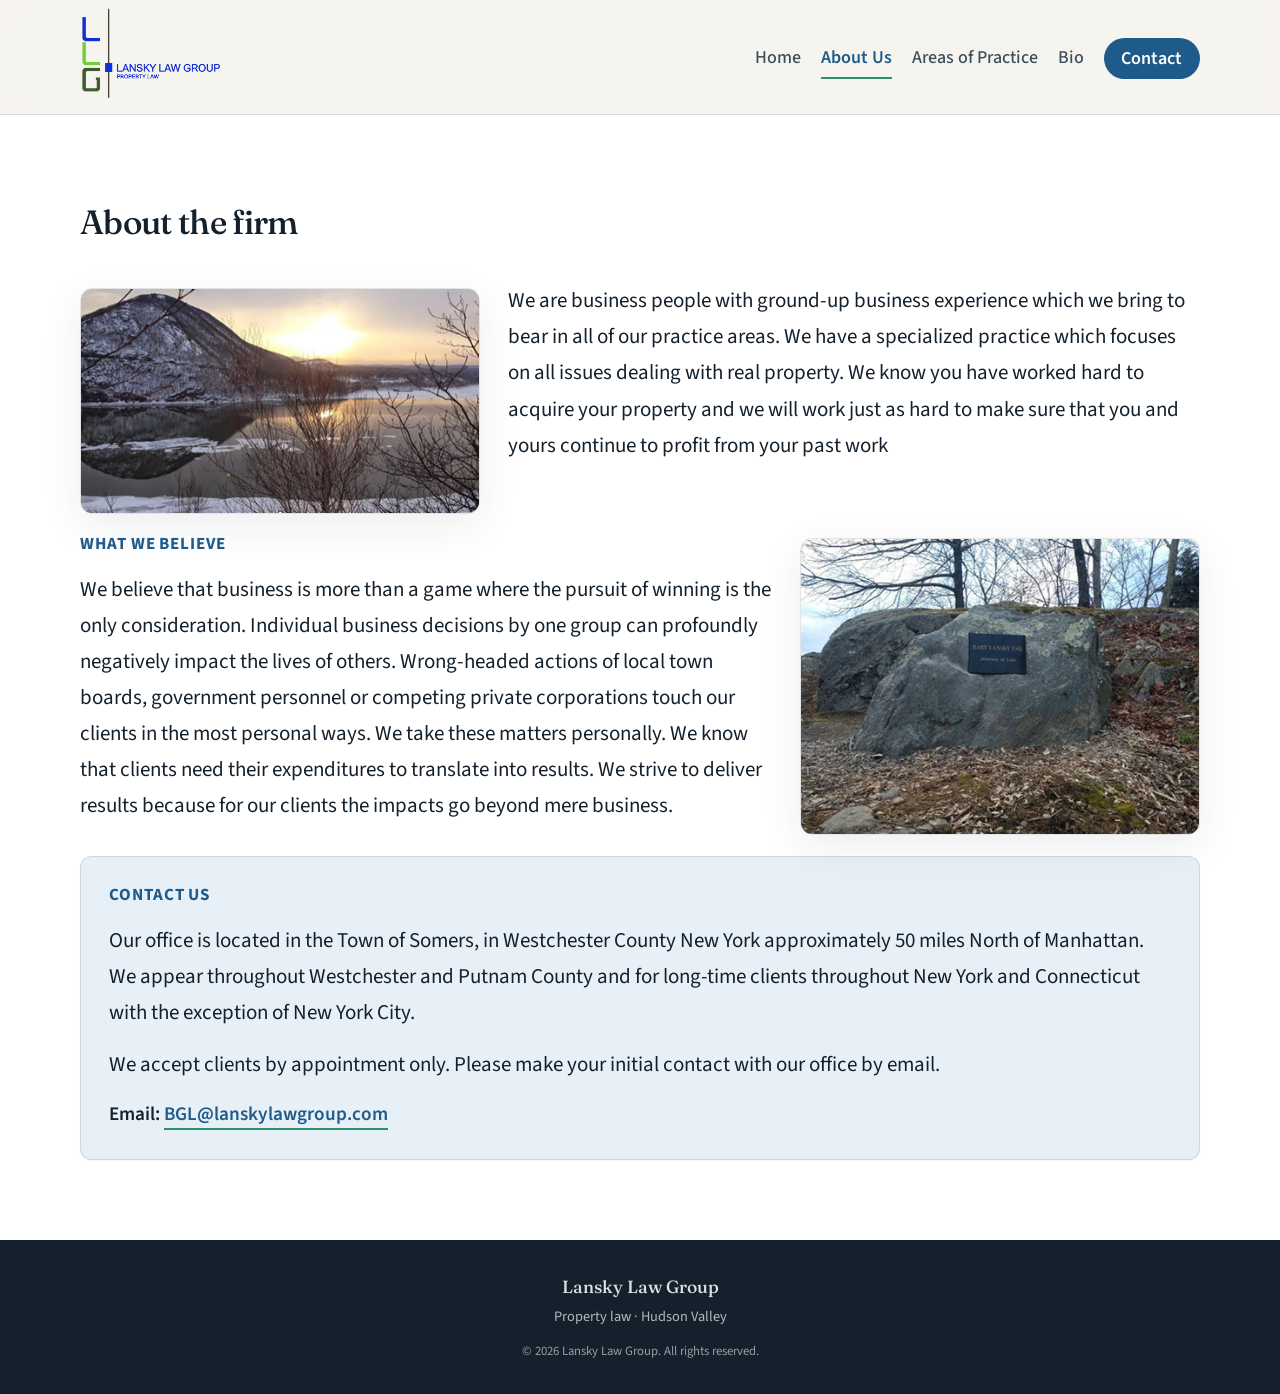
==== commit 14874e12: "draft 11" ====
--- a/about.html
+++ b/about.html
@@ -61,7 +61,6 @@
             />
           </figure>
           <div class="about-split__chunk prose">
-            <h2 class="about-block-heading">About the firm</h2>
             <p>
               We are business people with ground-up business experience which we bring to bear in all of our practice areas.  We have a specialized practice which focuses on all issues dealing with real property.  We know you have worked hard to acquire your property and we will work just as hard to make sure that you and yours continue to profit from your past work
             </p>
--- a/styles.css
+++ b/styles.css
@@ -252,6 +252,17 @@
   border-bottom: none;
 }
 
+@media (min-width: 821px) {
+  .site-nav a {
+    font-size: 1.125rem;
+    padding: 0.4rem 0;
+  }
+
+  .site-nav .nav-cta {
+    padding: 0.5rem 1.1rem;
+  }
+}
+
 @media (max-width: 820px) {
   .site-header {
     position: relative;
@@ -350,7 +361,7 @@
 
 .home-intro__welcome {
   margin: 0 0 0.4rem;
-  font-size: 0.72rem;
+  font-size: 0.8rem;
   font-weight: 700;
   letter-spacing: 0.18em;
   text-transform: uppercase;
@@ -361,7 +372,7 @@
   margin: 0;
   font-family: var(--font-serif);
   font-weight: 500;
-  font-size: clamp(1.2rem, 2.2vw, 1.75rem);
+  font-size: clamp(1.32rem, 2.85vw, 1.75rem);
   line-height: 1.28;
   color: var(--color-ink);
   letter-spacing: -0.02em;
@@ -375,7 +386,7 @@
   }
 
   .home-intro__welcome {
-    font-size: 0.78rem;
+    font-size: 0.84rem;
     margin-bottom: 0.5rem;
   }
 
@@ -442,22 +453,39 @@
 
 .carousel__caption {
   margin: 0;
-  padding: 1rem 1.25rem 1.25rem;
-  font-size: 0.95rem;
-  line-height: 1.55;
+  padding-top: 1rem;
+  padding-bottom: 1.25rem;
+  /* Tighter sides on small screens = wider measure for long captions */
+  padding-left: max(0.75rem, env(safe-area-inset-left, 0px));
+  padding-right: max(0.75rem, env(safe-area-inset-right, 0px));
+  /* Fluid size: stays legible on landscape tablets/phones and scales up on desktop */
+  font-size: clamp(1.125rem, 0.35vw + 0.98rem, 1.28rem);
+  line-height: 1.58;
   color: var(--color-ink);
   background: var(--color-cream);
   border-top: 1px solid var(--color-border);
-  text-align: center;
-  max-width: 900px;
+  text-align: left;
+  max-width: min(900px, 100%);
   margin-inline: auto;
   width: 100%;
+  text-wrap: pretty;
+}
+
+@media (min-width: 600px) {
+  .carousel__caption {
+    padding-left: max(1rem, env(safe-area-inset-left, 0px));
+    padding-right: max(1rem, env(safe-area-inset-right, 0px));
+  }
 }
 
 @media (min-width: 900px) {
   .carousel__caption {
-    padding: 1.15rem 1.5rem 1.5rem;
-    font-size: 1rem;
+    padding-top: 1.15rem;
+    padding-bottom: 1.5rem;
+    padding-left: max(1.5rem, env(safe-area-inset-left, 0px));
+    padding-right: max(1.5rem, env(safe-area-inset-right, 0px));
+    line-height: 1.62;
+    text-align: center;
   }
 }
 
@@ -574,7 +602,8 @@
 }
 
 .prose.lead {
-  font-size: 1.125rem;
+  font-size: clamp(1.125rem, 0.5vw + 1rem, 1.375rem);
+  line-height: 1.68;
   color: var(--color-ink-muted);
 }
 
@@ -827,6 +856,8 @@
     width: min(42%, 440px);
     max-width: 440px;
     margin: 0.2rem 1.75rem 0.85rem 0;
+    shape-outside: inset(0 round var(--radius));
+    -webkit-shape-outside: inset(0 round var(--radius));
   }
 
   .practice-split--reverse .practice-split__figure {
@@ -834,6 +865,8 @@
     width: min(42%, 440px);
     max-width: 440px;
     margin: 0.2rem 0 0.85rem 1.75rem;
+    shape-outside: inset(0 round var(--radius));
+    -webkit-shape-outside: inset(0 round var(--radius));
   }
 
   .practice-split > .bullet-list {
@@ -842,10 +875,41 @@
     margin-top: 1.5rem;
   }
 
-  .practice-split > .bullet-list.cols-2 {
-    grid-template-columns: repeat(2, minmax(0, 1fr));
-    column-gap: clamp(2rem, 5vw, 3.5rem);
-    row-gap: 0.55rem;
+  /* Four columns, two rows, fill down each column first (7 items → 2+2+2+1) */
+  .practice-split > .bullet-list.cols-4-pairs {
+    width: 100%;
+    max-width: 100%;
+    margin-inline: auto;
+    grid-template-columns: repeat(4, minmax(0, 1fr));
+    grid-template-rows: repeat(2, auto);
+    grid-auto-flow: column;
+    align-items: start;
+    column-gap: clamp(1.25rem, 2.5vw, 2rem);
+    row-gap: 0.22rem;
+  }
+
+  /* Multicol: each band stacks top-to-bottom; items are not locked to shared rows across columns */
+  .practice-split > .bullet-list.cols-4 {
+    display: block;
+    width: 100%;
+    max-width: 100%;
+    margin-inline: auto;
+    column-count: 3;
+    column-gap: clamp(1.25rem, 2.5vw, 2rem);
+  }
+
+  .practice-split > .bullet-list.cols-4-pairs li {
+    line-height: 1.45;
+  }
+
+  .practice-split > .bullet-list.cols-4 li {
+    line-height: 1.38;
+    break-inside: avoid;
+    margin-bottom: 0.2rem;
+  }
+
+  .practice-split > .bullet-list.cols-4 li:last-child {
+    margin-bottom: 0;
   }
 
   .practice-split__body .prose {
@@ -917,6 +981,32 @@
   background: var(--color-green);
 }
 
+@media (max-width: 767px) {
+  .practice-split > .bullet-list.cols-4-pairs {
+    grid-template-columns: 1fr;
+    grid-template-rows: none;
+    grid-auto-flow: row;
+    max-width: 100%;
+    row-gap: 0.4rem;
+    column-gap: 0;
+  }
+
+  .practice-split > .bullet-list.cols-4 {
+    display: block;
+    column-count: 1;
+    column-gap: 0;
+    max-width: 100%;
+  }
+
+  .practice-split > .bullet-list.cols-4 li {
+    margin-bottom: 0.4rem;
+  }
+
+  .practice-split > .bullet-list.cols-4 li:last-child {
+    margin-bottom: 0;
+  }
+}
+
 @media (max-width: 768px) {
   .practice-title,
   .about-block-heading {
@@ -944,6 +1034,12 @@
     line-height: 1.58;
   }
 
+  /* Lists are siblings of .practice-split__body, not inside it */
+  .practice-split > .bullet-list li {
+    font-size: 1.125rem;
+    line-height: 1.68;
+  }
+
   .section-title {
     font-size: clamp(1.85rem, 6.8vw, 2.2rem);
   }
@@ -955,13 +1051,6 @@
   .credentials-card .plain-list {
     font-size: 1.05rem;
     line-height: 1.62;
-  }
-}
-
-@media (min-width: 640px) {
-  .bullet-list.cols-2 {
-    grid-template-columns: repeat(2, minmax(0, 1fr));
-    width: 100%;
   }
 }
 
@@ -991,7 +1080,7 @@
 
 .bio-photo img {
   display: block;
-  width: min(220px, 100%);
+  width: min(230px, 100%);
   height: auto;
   border-radius: var(--radius);
   box-shadow: var(--shadow-md);
@@ -1004,8 +1093,15 @@
     text-align: center;
   }
 
+  .bio-photo {
+    display: flex;
+    justify-content: center;
+  }
+
   .bio-photo img {
-    width: min(260px, 100%);
+    /* Wider than the text column: override global img max-width: 100% */
+    width: min(340px, calc(100vw - 1.25rem));
+    max-width: min(340px, calc(100vw - 1.25rem));
     margin-inline: auto;
   }
 }
@@ -1029,10 +1125,6 @@
     font-size: 1.0625rem;
     letter-spacing: 0.055em;
   }
-
-  #bio .bio-aside-email {
-    font-size: 1.125rem;
-  }
 }
 
 @media (min-width: 640px) {
@@ -1056,14 +1148,17 @@
   .bio-photo {
     float: left;
     margin: 0 1.35rem 0.85rem 0;
-    width: 220px;
-    max-width: min(220px, 42vw);
+    width: 270px;
+    max-width: min(270px, 46vw);
     justify-self: unset;
+    shape-outside: inset(0 round var(--radius));
+    -webkit-shape-outside: inset(0 round var(--radius));
+    shape-margin: 0.4rem;
   }
 
   .bio-photo img {
     width: 100%;
-    max-width: 220px;
+    max-width: 270px;
   }
 
   .bio-intro-row::after {
@@ -1071,26 +1166,10 @@
     display: table;
     clear: both;
   }
-}
-
-.credentials-card-email {
-  padding: 1rem 1.35rem;
-}
-
-.bio-aside-email {
-  margin: 0;
-  font-size: 1rem;
-  font-weight: 600;
-}
-
-.bio-aside-email a {
-  color: var(--color-blue);
-  text-decoration: none;
-  border-bottom: 2px solid var(--color-green);
-}
-
-.bio-aside-email a:hover {
-  color: var(--color-green-dark);
+
+  #bio .bio-intro-row .bio-prose p {
+    text-wrap: pretty;
+  }
 }
 
 .bio-aside {
@@ -1164,6 +1243,130 @@
   margin: 0.5rem 0 1.5rem !important;
 }
 
+.contact-form-wrap {
+  margin-top: 2.25rem;
+  padding-top: 2rem;
+  border-top: 1px solid rgba(255, 255, 255, 0.25);
+}
+
+.contact-form-heading {
+  margin: 0 0 1rem;
+  font-family: var(--font-serif);
+  font-weight: 500;
+  font-size: 1.25rem;
+  color: var(--color-white);
+  letter-spacing: -0.02em;
+}
+
+.contact-thanks {
+  margin: 0 0 1rem;
+  padding: 0.85rem 1rem;
+  background: rgba(255, 255, 255, 0.15);
+  border: 1px solid rgba(255, 255, 255, 0.35);
+  border-radius: var(--radius);
+  font-weight: 600;
+}
+
+.contact-thanks[hidden] {
+  display: none !important;
+}
+
+.contact-honey {
+  position: absolute;
+  left: -9999px;
+  width: 1px;
+  height: 1px;
+  overflow: hidden;
+}
+
+.contact-form {
+  display: grid;
+  gap: 1.15rem;
+  max-width: 560px;
+}
+
+.form-field {
+  display: grid;
+  gap: 0.4rem;
+}
+
+.contact-form label {
+  font-size: 0.95rem;
+  font-weight: 600;
+  color: var(--color-white);
+}
+
+.form-optional {
+  font-weight: 500;
+  opacity: 0.85;
+  font-size: 0.9em;
+}
+
+.contact-form input[type="text"],
+.contact-form input[type="email"],
+.contact-form input[type="tel"],
+.contact-form textarea {
+  width: 100%;
+  margin: 0;
+  padding: 0.65rem 0.85rem;
+  font-family: var(--font-sans);
+  font-size: 1rem;
+  line-height: 1.45;
+  color: var(--color-ink);
+  background: rgba(255, 255, 255, 0.97);
+  border: 1px solid rgba(20, 33, 44, 0.15);
+  border-radius: 10px;
+  box-shadow: var(--shadow-sm);
+  transition: border-color 0.15s ease, box-shadow 0.15s ease;
+}
+
+.contact-form textarea {
+  resize: vertical;
+  min-height: 8rem;
+}
+
+.contact-form input:focus-visible,
+.contact-form textarea:focus-visible {
+  outline: 2px solid var(--color-white);
+  outline-offset: 2px;
+  border-color: var(--color-blue);
+}
+
+.form-actions {
+  margin-top: 0.25rem;
+}
+
+.contact-form-submit {
+  display: inline-flex;
+  align-items: center;
+  justify-content: center;
+  padding: 0.65rem 1.35rem;
+  font-family: var(--font-sans);
+  font-size: 1.0625rem;
+  font-weight: 600;
+  color: var(--color-ink);
+  background: var(--color-white);
+  border: none;
+  border-radius: 999px;
+  cursor: pointer;
+  box-shadow: var(--shadow-sm);
+  transition: background 0.15s ease, color 0.15s ease, transform 0.1s ease;
+}
+
+.contact-form-submit:hover {
+  background: var(--color-cream);
+  color: var(--color-blue);
+}
+
+.contact-form-submit:focus-visible {
+  outline: 2px solid var(--color-white);
+  outline-offset: 3px;
+}
+
+.contact-form-submit:active {
+  transform: scale(0.98);
+}
+
 /* Footer */
 .site-footer {
   padding: 2rem 0;
